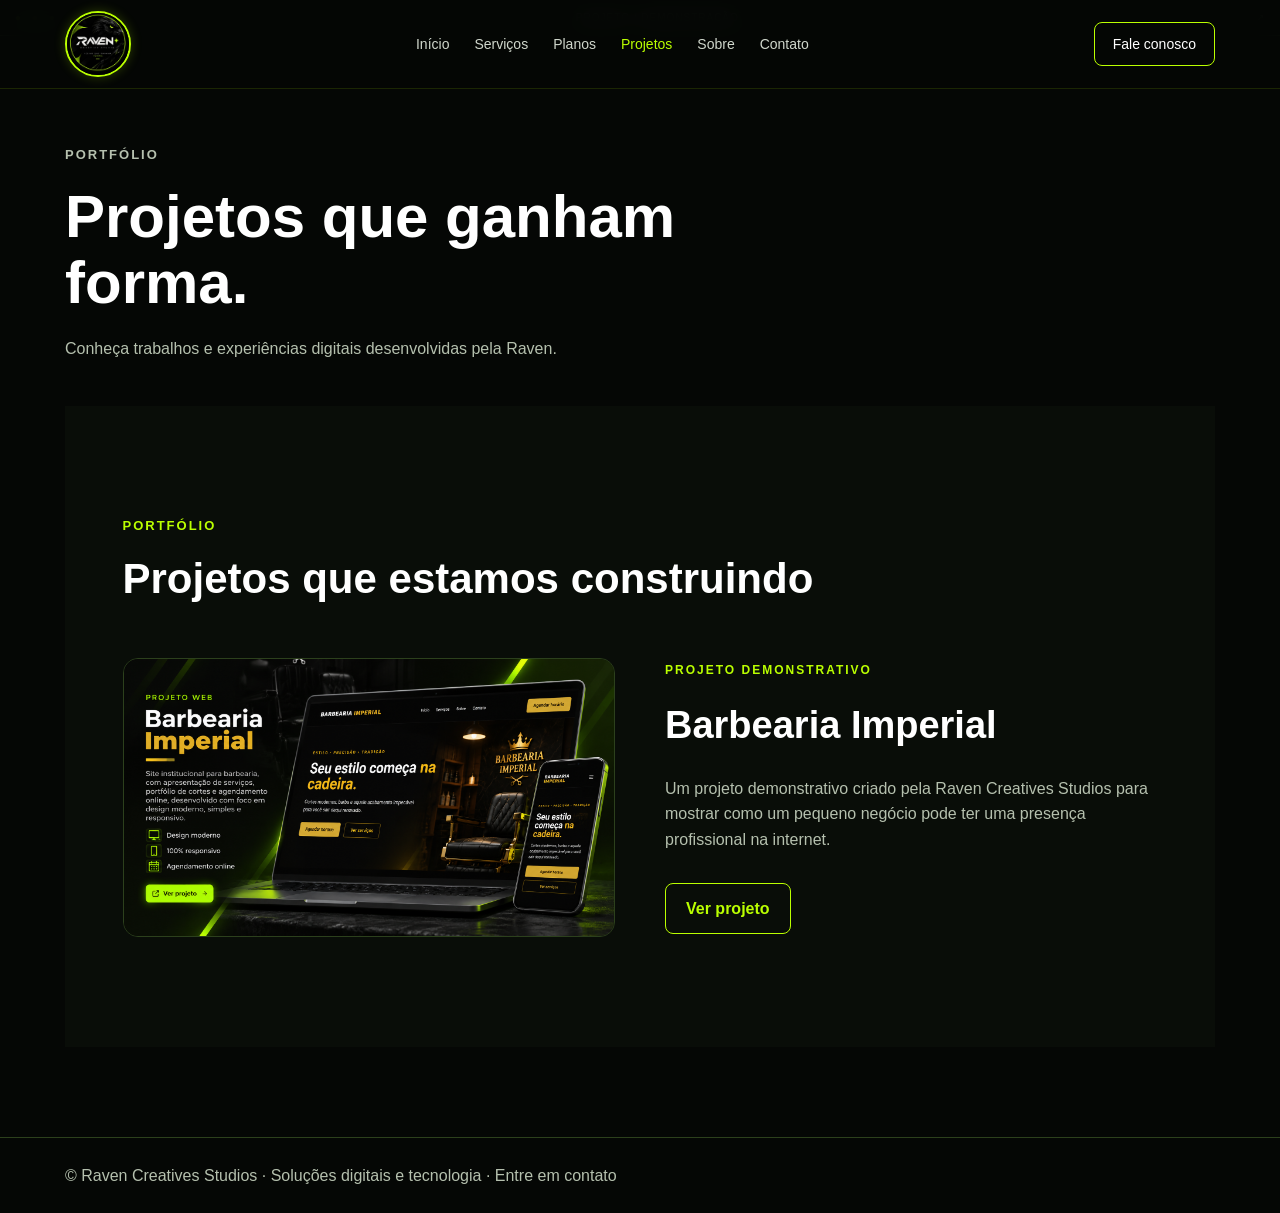
==== projetos.html @ 7d3ec3a8 "Add files via upload" ====
<!doctype html><html lang="pt-BR"><head><meta charset="utf-8"><meta name="viewport" content="width=device-width,initial-scale=1"><meta name="description" content="Portfólio da Raven"><meta name="theme-color" content="#080b08"><title>Projetos | Raven Creatives Studios</title><link rel="stylesheet" href="style.css"></head><body><header class="header"><div class="container nav"><a class="logo" href="index.html"><img class="logo-img" src="ogo-raven.jpeg" alt="Logo Raven Creatives Studios"></a><button id="menuToggle" class="menu-toggle" aria-controls="menuMobile" aria-expanded="false" aria-label="Abrir menu">☰</button><nav id="menuMobile"><a href="index.html">Início</a><a href="servicos.html">Serviços</a><a href="planos.html">Planos</a><a href="projetos.html">Projetos</a><a href="sobre.html">Sobre</a><a href="contato.html">Contato</a></nav><a class="nav-button" href="contato.html">Fale conosco</a></div></header><main class="r3-page"><div class="container"><div class="r3-intro"><p class="tag">PORTFÓLIO</p><h1>Projetos que ganham forma.</h1><p>Conheça trabalhos e experiências digitais desenvolvidas pela Raven.</p></div><section class="section projects-section" id="projetos">
<div class="container">
<div class="section-title">
<p class="tag">
                        PORTFÓLIO
                    </p>
<h2>
                        Projetos que estamos construindo
                    </h2>
</div>
<div class="project">
<div class="project-image"><div class="r41-project-chrome"><span>● ● ●</span><span>PROJETO / DEMONSTRAÇÃO</span><span>↗</span></div>
<img alt="Apresentação do projeto Barbearia Imperial" class="project-preview" loading="lazy" src="barbearia-imperial.png"/>
</div>
<div class="project-info">
<p class="project-category">
                            PROJETO DEMONSTRATIVO
                        </p>
<h3>
                            Barbearia Imperial
                        </h3>
<p>
                            Um projeto demonstrativo criado pela
                            Raven Creatives Studios
                          para mostrar como
                            um pequeno negócio pode ter uma presença
                            profissional na internet.
                        </p>
<a class="btn btn-outline" href="https://ecadu285-afk.github.io/Barbearia-Imperial/" rel="noopener noreferrer" target="_blank">
  Ver projeto
</a>
</div>
</div>
</div>
</section></div></main><footer class="r3-footer"><div class="container">© Raven Creatives Studios · Soluções digitais e tecnologia · <a href="contato.html">Entre em contato</a></div></footer><script src="paginas.js" defer></script></body></html>
---- style.css ----
/* RAVEN CREATIVES STUDIOS — CSS organizado */

:root {

  --green: #baff00;

  --green-soft: #d4ff55;

  --black: #050705;

  --surface: #0d120b;

  --surface-alt: #10190d;

  --border: #2c401c;

  --muted: #b5c0ae;

}

* { margin: 0; padding: 0; box-sizing: border-box; }

html { scroll-behavior: smooth; scroll-padding-top: 90px; }

body { font-family: Arial, Helvetica, sans-serif; background: var(--black); color: #fff; line-height: 1.6; }

a { color: inherit; text-decoration: none; }

.container { width: 90%; max-width: 1150px; margin: 0 auto; }



/* Cabeçalho */

.header { position: fixed; inset: 0 0 auto; width: 100%; z-index: 1000; background: rgba(5,7,5,.92); border-bottom: 1px solid rgba(186,255,0,.13); backdrop-filter: blur(12px); }

.nav { min-height: 88px; display: flex; align-items: center; justify-content: space-between; gap: 20px; }

.logo { display: inline-flex; align-items: center; flex-shrink: 0; }

.logo-img { width: 66px; height: 66px; object-fit: cover; border-radius: 50%; display: block; border: 2px solid var(--green); box-shadow: 0 0 12px rgba(186,255,0,.22); }

nav { display: flex; align-items: center; gap: 25px; }

nav a { color: #d0d7cc; font-size: 14px; transition: color .2s; }

nav a:hover, nav a:focus-visible { color: var(--green); }

.nav-button { padding: 10px 18px; border: 1px solid var(--green); border-radius: 8px; color: #fff; font-size: 14px; transition: background .2s, color .2s; white-space: nowrap; }

.nav-button:hover { background: var(--green); color: #050505; }



/* Abertura e imagem do corvo */

.hero { min-height: 100vh; display: flex; align-items: center; padding: 125px 0 70px; background: linear-gradient(90deg, rgba(0,0,0,.96) 0%, rgba(0,0,0,.82) 42%, rgba(0,0,0,.18) 100%), url('corvo-raven.png') center / cover no-repeat; }

.hero-content { display: grid; grid-template-columns: minmax(0,1.1fr) minmax(0,.9fr); gap: 55px; align-items: center; }

.tag { color: var(--green); font-size: 13px; font-weight: 700; letter-spacing: 2px; margin-bottom: 18px; }

.hero h1 { font-size: clamp(42px,6vw,75px); line-height: 1.08; margin-bottom: 25px; }

.hero h1 span { display: block; color: var(--green); }

.hero-description { max-width: 600px; color: #d1d8cb; font-size: 18px; margin-bottom: 35px; }

.hero-buttons { display: flex; gap: 15px; flex-wrap: wrap; }

.button { display: inline-block; padding: 14px 22px; border-radius: 8px; font-weight: 700; transition: background .2s, border-color .2s, transform .2s; }

.button.primary { background: var(--green); color: #050505; border: 1px solid var(--green); }

.button.primary:hover { background: var(--green-soft); transform: translateY(-2px); }

.button.secondary { border: 1px solid var(--green); color: #fff; }

.button.secondary:hover { background: rgba(186,255,0,.12); }



/* Painel Raven — aceita o nome antigo da classe durante a transição */

.hero-card { overflow: hidden; border-radius: 18px; box-shadow: 0 20px 65px rgba(0,0,0,.55); }

.raven-panel, .nexora-panel { background: linear-gradient(145deg, rgba(8,12,8,.96), rgba(17,27,10,.96)); border: 1px solid var(--green); padding: 22px; width: 100%; max-width: 480px; animation: panelAppear .8s ease-out; }

.panel-header { display: flex; justify-content: space-between; align-items: center; gap: 12px; margin-bottom: 20px; }

.panel-brand { color: var(--green); font-size: 14px; font-weight: 800; letter-spacing: .5px; }

.panel-status { color: #a8e5a0; font-size: 12px; white-space: nowrap; }

.panel-services { display: grid; grid-template-columns: repeat(2,minmax(0,1fr)); gap: 12px; }

.service-tile { min-width: 0; padding: 16px 12px; background: linear-gradient(145deg,#101810,#080c08); border: 1px solid var(--border); border-radius: 12px; transition: transform .25s,border-color .25s,box-shadow .25s; }

.service-tile:hover { transform: translateY(-4px); border-color: var(--green); box-shadow: 0 0 18px rgba(186,255,0,.17); }

.tile-icon { display: block; color: var(--green); font-size: 27px; margin-bottom: 10px; }

.service-tile h3 { color: #fff; font-size: 14px; line-height: 1.4; margin-bottom: 5px; }

.service-tile p { color: var(--muted); font-size: 12px; }

.panel-footer { color: var(--muted); font-size: 12px; margin-top: 20px; text-align: center; }

@keyframes panelAppear { from { opacity: 0; transform: translateY(20px); } to { opacity: 1; transform: translateY(0); } }



/* Seções e serviços */

.section { padding: 110px 0; }

.section-title { max-width: 700px; margin-bottom: 55px; }

.section-title h2 { font-size: clamp(30px,4vw,42px); line-height: 1.15; margin-bottom: 15px; }

.section-title > p:last-child { color: var(--muted); }

.services { display: grid; grid-template-columns: repeat(3,minmax(0,1fr)); gap: 22px; }

.service-card { padding: 35px; background: var(--surface); border: 1px solid var(--border); border-radius: 12px; transition: transform .25s,border-color .25s; }

.service-card:hover { transform: translateY(-7px); border-color: var(--green); }

.icon { width: 45px; height: 45px; display: flex; align-items: center; justify-content: center; margin-bottom: 25px; border-radius: 8px; background: rgba(186,255,0,.12); color: var(--green); font-weight: 700; }

.service-card h3 { font-size: 22px; margin-bottom: 12px; }

.service-card p { color: var(--muted); margin-bottom: 25px; }

.service-card a { color: var(--green); font-weight: 700; }

.service-card a:hover { color: var(--green-soft); }



/* Portfólio */

.projects-section { background: #090d08; }

.project { display: grid; grid-template-columns: repeat(2,minmax(0,1fr)); gap: 50px; align-items: center; }

.project-image { min-height: 330px; display: flex; align-items: center; justify-content: center; background: linear-gradient(145deg,#101a0b,#050805); border: 1px solid var(--border); border-radius: 15px; }

.project-placeholder { text-align: center; padding: 20px; }

.project-placeholder span { display: block; color: var(--green); font-size: 12px; letter-spacing: 2px; margin-bottom: 10px; }

.project-placeholder strong { font-size: 25px; }

.project-category { color: var(--green); font-size: 12px; font-weight: 700; letter-spacing: 2px; margin-bottom: 15px; }

.project-info h3 { font-size: 38px; margin-bottom: 20px; }

.project-info > p:not(.project-category) { color: var(--muted); margin-bottom: 30px; }

.btn { display: inline-block; padding: 12px 20px; border-radius: 8px; font-weight: 700; }

.btn-outline { border: 1px solid var(--green); color: var(--green); transition: background .2s,color .2s; }

.btn-outline:hover { background: var(--green); color: #050505; }



/* Sobre */

.about { display: grid; grid-template-columns: repeat(2,minmax(0,1fr)); gap: 80px; align-items: start; }

.about h2 { font-size: clamp(30px,4vw,42px); line-height: 1.15; }

.about p:not(.tag) { color: var(--muted); margin-bottom: 20px; }



/* Contato */

.contact { padding: 120px 0; text-align: center; background: radial-gradient(circle,rgba(186,255,0,.10),transparent 48%),#090d08; }

.contact-content { max-width: 750px; }

.contact h2 { font-size: clamp(38px,5vw,60px); line-height: 1.1; margin-bottom: 20px; }

.contact h2 span { display: block; color: var(--green); }

.contact p:not(.tag) { color: var(--muted); margin-bottom: 30px; }

/* MENU RESPONSIVO RAVEN */



.menu-toggle {

    display: none;

    background: transparent;

    border: 1px solid #baff00;

    border-radius: 8px;

    color: #baff00;

    font-size: 26px;

    padding: 4px 12px;

    cursor: pointer;

}



@media (max-width: 850px) {

    .nav {

        position: relative;

    }



    .menu-toggle {

        display: block;

        margin-left: auto;

    }



    .nav nav {

        display: none;

        position: absolute;

        top: 100%;

        left: 0;

        width: 100%;

        padding: 20px;

        background: #090d08;

        border: 1px solid #34451b;

        border-radius: 0 0 12px 12px;

        flex-direction: column;

        gap: 20px;

        box-shadow: 0 15px 30px rgba(0,0,0,0.5);

    }



    .nav nav.active {

        display: flex;

    }



    .nav-button {

        display: none;

    }

}

/* CORREÇÃO DO SITE RAVEN PARA CELULARES */



@media (max-width: 850px) {



    .hero-content {

        display: flex !important;

        flex-direction: column !important;

        align-items: stretch !important;

        gap: 35px !important;

    }



    .hero-text {

        width: 100%;

        min-width: 0;

    }



    .hero h1 {

        font-size: clamp(36px, 9vw, 48px);

        overflow-wrap: break-word;

    }



    .hero-card,

    .raven-panel {

        width: 100% !important;

        max-width: 100% !important;

        min-width: 0;

    }



    .panel-services {

        grid-template-columns: repeat(2, minmax(0, 1fr));

    }



    .service-tile {

        min-width: 0;

        overflow-wrap: break-word;

    }



    .panel-header {

        flex-wrap: wrap;

    }



    .hero-buttons .button {

        text-align: center;

    }

}

/* CORREÇÃO DOS CARTÕES DE SERVIÇOS NO CELULAR */



@media (max-width: 850px) {



    .services {

        display: grid !important;

        grid-template-columns: 1fr !important;

        gap: 20px !important;

    }



    .service-card {

        width: 100% !important;

        min-width: 0;

        padding: 25px;

    }



    .service-card h3 {

        overflow-wrap: break-word;

    }



}

/* PROJETOS RESPONSIVOS - RAVEN */



@media (max-width: 850px) {



    .project {

        display: grid !important;

        grid-template-columns: minmax(0, 1fr) !important;

        gap: 30px !important;

    }



    .project-image,

    .project-info {

        width: 100%;

        min-width: 0;

    }



    .project-image {

        min-height: 250px;

    }



    .project-info h3 {

        font-size: 30px;

        overflow-wrap: break-word;

    }



}



/* RAVEN — Transições suaves */



/* Revelação discreta durante a rolagem */

.reveal {

    opacity: 0;

    transform: translateY(16px);

    transition:

        opacity 0.65s ease,

        transform 0.65s cubic-bezier(0.22, 1, 0.36, 1);

}



.reveal.is-visible {

    opacity: 1;

    transform: translateY(0);

}



/* Cards com movimentos naturais */

.service-card,

.service-tile {

    transition:

        transform 0.35s ease,

        border-color 0.35s ease,

        box-shadow 0.35s ease;

}



.service-card:hover,

.service-tile:hover {

    transform: translateY(-3px);

    border-color: rgba(186, 255, 0, 0.55);

    box-shadow: 0 8px 24px rgba(0, 0, 0, 0.2);

}



/* Botões com acabamento discreto */

.button,

.nav-button,

.btn-outline {

    transition:

        background-color 0.3s ease,

        color 0.3s ease,

        border-color 0.3s ease,

        transform 0.3s ease;

}



/* Menu mobile com entrada suave */

@media (max-width: 850px) {

    .nav nav.active {

        animation: ravenMenuIn 0.25s ease-out;

    }



    @keyframes ravenMenuIn {

        from {

            opacity: 0;

            transform: translateY(-8px);

        }

        to {

            opacity: 1;

            transform: translateY(0);

        }

    }

}



/* Acessibilidade: menos movimento */

@media (prefers-reduced-motion: reduce) {

    html {

        scroll-behavior: auto;

    }



    .reveal,

    .reveal.is-visible {

        opacity: 1;

        transform: none;

        transition: none;

    }



    .service-card,

    .service-tile,

    .button,

    .nav-button,

    .btn-outline {

        transition: none;

    }



    .nav nav.active,

    .raven-panel {

        animation: none;

    }

}



/* Raven — imagem do portfólio */



.project-image {

    overflow: hidden;

    min-height: 0;

    background: #080b07;

}



.project-preview {

    display: block;

    width: 100%;

    height: auto;

    transition: transform 0.5s ease;

}



@media (hover: hover) {

    .project-image:hover .project-preview {

        transform: scale(1.025);

    }

}



@media (prefers-reduced-motion: reduce) {

    .project-preview {

        transition: none;

    }

}
/* RAVEN 2.0 — Planos, mensalidades e orçamento */
.raven-offers,.raven-process { background:#090d08; }
.raven-subscriptions,.raven-quote-section { background:#060906; }
.raven-pricing-grid { display:grid;grid-template-columns:repeat(3,minmax(0,1fr));gap:20px; }
.raven-price-card { min-width:0;display:flex;flex-direction:column;gap:15px;padding:28px;background:linear-gradient(150deg,#1b2518,#101610);border:1px solid #354b25;border-radius:16px; }
.raven-price-card.raven-featured { border-color:var(--green);box-shadow:0 0 24px rgba(186,255,0,.08); }
.raven-pill { color:var(--green);font-weight:800;font-size:12px;letter-spacing:.7px; }
.raven-price-card h3 { font-size:clamp(29px,3vw,39px);line-height:1.2; }
.raven-price-card h3 small { font-size:14px;font-weight:400;color:var(--muted); }
.raven-price-card p,.raven-price-card li,.raven-steps p { color:var(--muted); }
.raven-price-card ul { list-style:none;padding:0;margin:0 0 14px;flex:1; }
.raven-price-card li { margin:10px 0;padding-left:19px;position:relative;font-size:14px; }
.raven-price-card li::before { content:'✓';position:absolute;left:0;color:var(--green); }
.raven-price-card .button { display:block;text-align:center; }
.raven-fineprint { color:var(--muted);font-size:13px;margin-top:20px; }
.raven-steps { display:grid;grid-template-columns:repeat(4,minmax(0,1fr));gap:16px; }
.raven-steps>div { padding:22px;background:var(--surface);border:1px solid var(--border);border-radius:12px; }
.raven-steps strong { color:var(--green);font-size:28px; }
.raven-steps h3 { margin:8px 0; }
.raven-quote-form { max-width:850px;padding:30px;background:#111a0e;border:1px solid var(--border);border-radius:18px; }
.raven-form-grid { display:grid;grid-template-columns:repeat(2,minmax(0,1fr));gap:18px; }
.raven-quote-form label { display:block;font-size:14px;font-weight:700;margin-bottom:18px; }
.raven-quote-form input,.raven-quote-form select,.raven-quote-form textarea { display:block;width:100%;margin-top:8px;padding:13px 14px;border:1px solid #425635;border-radius:9px;background:#080d07;color:#fff;font:inherit;min-width:0; }
.raven-quote-form input:focus,.raven-quote-form select:focus,.raven-quote-form textarea:focus { outline:2px solid var(--green);outline-offset:1px; }
.raven-quote-form .raven-submit { cursor:pointer;font:inherit; }
@media(max-width:850px) { .raven-pricing-grid { grid-template-columns:1fr; }.raven-steps { grid-template-columns:repeat(2,minmax(0,1fr)); }.raven-form-grid { grid-template-columns:1fr;gap:0; } }
@media(max-width:480px) { .raven-steps { grid-template-columns:1fr; }.raven-quote-form { padding:18px; }.raven-price-card { padding:22px; } }


/* RAVEN 2.1 — Painel de serviços interativo */
.raven-tile-button { appearance:none; width:100%; font:inherit; color:inherit; text-align:left; cursor:pointer; position:relative; }
.raven-tile-button::after { content:"↗"; position:absolute; right:13px; top:11px; color:var(--green); opacity:0; transform:translate(-4px,4px); transition:opacity .2s,transform .2s; }
.raven-tile-button:hover::after,.raven-tile-button:focus-visible::after { opacity:1; transform:none; }
.raven-tile-button:focus-visible { outline:2px solid var(--green); outline-offset:3px; }
.raven-modal[hidden] { display:none !important; }
.raven-modal { position:fixed; inset:0; z-index:3000; display:grid; place-items:center; padding:22px; }
.raven-modal-backdrop { position:absolute; inset:0; background:rgba(0,0,0,.82); backdrop-filter:blur(7px); }
.raven-modal-dialog { position:relative; width:min(100%,540px); max-height:min(88vh,760px); overflow-y:auto; padding:clamp(24px,5vw,42px); border:1px solid rgba(186,255,0,.65); border-radius:20px; background:linear-gradient(145deg,#131c0f,#070b07); box-shadow:0 30px 100px rgba(0,0,0,.75),0 0 36px rgba(186,255,0,.09); animation:ravenDialogIn .3s cubic-bezier(.2,.8,.2,1); }
.raven-modal-close { position:absolute; top:14px; right:15px; border:1px solid #465e28; background:#17200f; color:white; width:36px; height:36px; border-radius:10px; cursor:pointer; font-size:18px; }
.raven-modal-close:hover,.raven-modal-close:focus-visible { border-color:var(--green); color:var(--green); }
.raven-modal-eyebrow { display:block; color:var(--green); font-size:12px; letter-spacing:1.5px; font-weight:700; margin-bottom:16px; }
.raven-modal-dialog h2 { font-size:clamp(27px,5vw,38px); line-height:1.15; margin:0 36px 14px 0; }
.raven-modal-dialog p { color:var(--muted); margin-bottom:22px; }
.raven-modal-dialog ul { list-style:none; display:grid; gap:12px; margin:0 0 28px; padding:0; }
.raven-modal-dialog li { padding:12px 14px 12px 38px; border:1px solid #283b1b; border-radius:10px; background:#111a0e; position:relative; }
.raven-modal-dialog li::before { content:"✓"; position:absolute; left:14px; color:var(--green); font-weight:800; }
.raven-modal-cta { display:inline-flex; justify-content:center; width:100%; }
body.raven-modal-open { overflow:hidden; }
@keyframes ravenDialogIn { from { opacity:0; transform:translateY(18px) scale(.97); } to { opacity:1; transform:none; } }
@media (prefers-reduced-motion:reduce) { .raven-modal-dialog { animation:none; } .raven-tile-button::after { transition:none; } }

/* RAVEN 3.0 — Experience Lab */
.raven-panel { position:relative; isolation:isolate; }
.raven-live-dot { display:inline-block;width:7px;height:7px;border-radius:50%;background:var(--green);box-shadow:0 0 12px var(--green);margin-right:5px; }
.raven-tile-hint { display:block;color:var(--green);font-size:11px;font-weight:700;letter-spacing:.2px;margin-top:13px;opacity:.8; }
.raven-tile-button { overflow:hidden; transition:transform .32s cubic-bezier(.2,.8,.2,1),border-color .3s,box-shadow .3s,background .3s; }
.raven-tile-button::before { content:"";position:absolute;inset:0;background:radial-gradient(circle at 100% 0%,rgba(186,255,0,.12),transparent 65%);opacity:0;transition:opacity .3s;pointer-events:none; }
.raven-tile-button:hover::before,.raven-tile-button:focus-visible::before { opacity:1; }
.raven-tile-button:hover,.raven-tile-button:focus-visible { background:#172513;box-shadow:0 12px 30px rgba(0,0,0,.4),0 0 22px rgba(186,255,0,.12); }
.raven-modal-dialog { width:min(100%,690px); }
.raven-modal-topline { display:flex;justify-content:space-between;gap:10px;color:#9fba88;font-size:10px;font-weight:700;letter-spacing:1.2px;margin-bottom:18px; }
.raven-status-live { float:right;color:#a9d477;letter-spacing:0;font-size:10px; }
.raven-modal-tabs { display:flex;gap:7px;flex-wrap:wrap;border-bottom:1px solid #344827;padding-bottom:11px;margin-bottom:20px; }
.raven-tab { border:1px solid #344827;background:#0c130a;color:#bdcbb5;border-radius:9px;padding:10px 14px;font:inherit;font-size:13px;cursor:pointer;transition:background .2s,color .2s,border-color .2s; }
.raven-tab:hover,.raven-tab:focus-visible { border-color:var(--green); }
.raven-tab.is-active { background:var(--green);color:#071006;border-color:var(--green);font-weight:800; }
.raven-tab-panel[hidden] { display:none!important; }
.raven-tab-panel { animation:ravenTabIn .3s ease-out;min-height:160px; }
@keyframes ravenTabIn { from { opacity:0;transform:translateY(7px); } to { opacity:1;transform:none; } }
.raven-modal-dialog ul { margin-bottom:18px; }
.raven-modal-actions { display:grid;grid-template-columns:minmax(0,1fr) auto;gap:12px;margin-top:20px; }
.raven-modal-next { padding:13px 15px;border-radius:9px;border:1px solid #527235;background:#14210e;color:#d8f5bd;font:inherit;font-size:13px;font-weight:700;cursor:pointer; }
.raven-modal-next:hover { border-color:var(--green); }
.raven-demo-frame { padding:15px;border:1px solid #344827;border-radius:13px;background:#0a1009; }
.raven-demo-header { font-size:11px;font-weight:800;letter-spacing:1.3px;color:var(--green);margin-bottom:15px; }
.raven-browser { overflow:hidden;border:1px solid #344827;border-radius:11px;background:#090d08; }
.raven-browser-bar { background:#1a2616;color:#a4bd95;padding:10px 15px;font-size:11px;letter-spacing:1px; }
.raven-browser-body { background:radial-gradient(circle at 90% 10%,#304a18,transparent 60%),linear-gradient(130deg,#0c150b,#070b06);padding:clamp(18px,5vw,34px); }
.raven-browser-tag { font-size:10px;letter-spacing:1.5px;color:var(--green);font-weight:800; }
.raven-browser-body h3 { font-size:clamp(20px,4vw,30px);line-height:1.2;margin:12px 0; }
.raven-browser-body p { margin:0 0 20px;font-size:13px; }
.raven-browser-link { display:inline-block;border:1px solid var(--green);border-radius:8px;padding:10px 13px;color:var(--green);font-size:12px;font-weight:700; }
.raven-browser-link:hover { background:var(--green);color:#050705; }
.raven-demo-lead { font-size:14px; }
.raven-demo-steps { display:grid;grid-template-columns:repeat(3,minmax(0,1fr));gap:8px; }
.raven-demo-step { border:1px solid #344827;border-radius:9px;padding:13px 10px;min-width:0; }
.raven-demo-step span { display:block;color:var(--green);font-size:22px;font-weight:800;margin-bottom:6px; }
.raven-demo-step strong { font-size:12px;line-height:1.4;display:block; }
.raven-demo-note { font-size:12px;margin:14px 0 0!important; }
.raven-faq-item { border:1px solid #344827;border-radius:10px;margin-bottom:9px;background:#10180d; }
.raven-faq-item summary { padding:13px 15px;cursor:pointer;font-weight:700;font-size:13px; }
.raven-faq-item summary::marker { color:var(--green); }
.raven-faq-item p { padding:0 15px 15px;margin:0!important;font-size:13px; }
@media(max-width:550px) { .raven-modal { padding:10px; }.raven-modal-dialog { max-height:94dvh;padding:25px 17px; }.raven-modal-actions { grid-template-columns:1fr; }.raven-demo-steps { grid-template-columns:1fr; }.raven-modal-topline span:last-child { display:none; }.raven-tab { padding:9px 10px;font-size:12px; } }
@media(prefers-reduced-motion:reduce) { .raven-tab-panel { animation:none; }.raven-tile-button,.raven-tile-button::before { transition:none; } }

/* RAVEN 3.1 — Orçamento organizado em cartões */
.raven-quote-form { max-width:1100px; margin-inline:auto; }
.raven-choice-fieldset { border:0; min-width:0; margin:12px 0 24px; padding:0; }
.raven-choice-fieldset legend { font-size:20px; font-weight:800; color:#fff; padding-bottom:7px; }
.raven-choice-intro { color:var(--muted); font-size:14px; margin:0 0 23px; }
.raven-choice-category { margin-bottom:26px; }
.raven-choice-category h3 { font-size:17px; color:var(--green); margin-bottom:13px; }
.raven-choice-grid { display:grid; grid-template-columns:repeat(3,minmax(0,1fr)); gap:13px; }
.raven-quote-form label.raven-choice-card { position:relative; display:block; margin:0; cursor:pointer; min-width:0; }
.raven-choice-card input { position:absolute; opacity:0; width:1px; height:1px; pointer-events:none; }
.raven-choice-content { position:relative; display:flex; flex-direction:column; align-items:flex-start; gap:8px; min-height:166px; padding:19px; border:1px solid #34462b; border-radius:13px; background:linear-gradient(145deg,#121d10,#090e09); transition:transform .25s ease,border-color .25s ease,box-shadow .25s ease,background .25s ease; }
.raven-choice-content strong { font-size:17px; line-height:1.3; padding-right:24px; }
.raven-choice-content b { color:var(--green); font-size:19px; }
.raven-choice-content small { color:var(--muted); font-size:12px; font-weight:400; line-height:1.5; }
.raven-choice-check { position:absolute; top:14px; right:14px; width:23px; height:23px; display:grid; place-items:center; border:1px solid #4b653b; border-radius:50%; color:transparent; transition:all .2s; }
.raven-choice-card:hover .raven-choice-content { transform:translateY(-3px); border-color:var(--green); box-shadow:0 10px 24px rgba(0,0,0,.25); }
.raven-choice-card input:checked + .raven-choice-content { border-color:var(--green); background:linear-gradient(145deg,#1c3210,#10190c); box-shadow:0 0 0 1px rgba(186,255,0,.25),0 12px 30px rgba(0,0,0,.25); }
.raven-choice-card input:checked + .raven-choice-content .raven-choice-check { color:#050705; background:var(--green); border-color:var(--green); }
.raven-choice-card input:focus-visible + .raven-choice-content { outline:3px solid var(--green); outline-offset:3px; }
.raven-selected-summary { padding:14px 17px; margin:0 0 23px; border-radius:10px; background:#182611; color:#d7ffc0; border:1px solid #405a2b; font-weight:700; }
@media(max-width:800px){.raven-choice-grid{grid-template-columns:repeat(2,minmax(0,1fr));}}
@media(max-width:520px){.raven-choice-grid{grid-template-columns:1fr;}.raven-choice-content{min-height:unset;padding:16px;}}
@media(prefers-reduced-motion:reduce){.raven-choice-content,.raven-choice-check{transition:none!important;}.raven-choice-card:hover .raven-choice-content{transform:none;}}


/* RAVEN 3.2 — catálogo explorável */
.raven-catalog-section{background:linear-gradient(150deg,#080d08,#111a0b 55%,#080b07)}
.raven-catalog-toolbar{display:grid;gap:22px;margin-bottom:20px}
.raven-search-label{display:grid;gap:8px;font-weight:700;max-width:560px}
.raven-search-label input{width:100%;padding:15px 17px;background:#080c08;color:#fff;border:1px solid #405a29;border-radius:10px;font:inherit;outline-offset:3px}
.raven-search-label input:focus{border-color:var(--green)}
.raven-catalog-filters{display:flex;flex-wrap:wrap;gap:9px}
.raven-filter{border:1px solid #354a27;background:#101910;color:#d9e4d3;border-radius:999px;padding:10px 15px;font:inherit;cursor:pointer;transition:background .25s,border-color .25s,transform .25s}
.raven-filter:hover,.raven-filter:focus-visible{border-color:var(--green);transform:translateY(-2px)}
.raven-filter[aria-pressed="true"]{background:var(--green);color:#061000;border-color:var(--green);font-weight:700}
.raven-catalog-count{color:var(--muted);font-size:14px;margin:12px 0 18px}
.raven-catalog-grid{display:grid;grid-template-columns:repeat(3,minmax(0,1fr));gap:18px}
.raven-catalog-card{background:linear-gradient(150deg,#151e12,#0a1009);border:1px solid #314628;border-radius:16px;padding:24px;display:flex;flex-direction:column;gap:11px;min-width:0;transition:transform .3s,border-color .3s,box-shadow .3s}
.raven-catalog-card:hover{transform:translateY(-5px);border-color:var(--green);box-shadow:0 14px 40px #0008,0 0 24px #baff0014}
.raven-catalog-card h3{font-size:21px;line-height:1.25}
.raven-catalog-card p{color:var(--muted);font-size:14px;flex:1}
.raven-catalog-card .raven-catalog-category{color:var(--green);font-size:11px;letter-spacing:1px;text-transform:uppercase;font-weight:700}
.raven-catalog-card strong{color:#e9ffbf;font-size:15px}
.raven-catalog-card button{border:1px solid var(--green);background:transparent;color:var(--green);padding:11px;border-radius:9px;font:inherit;font-weight:700;cursor:pointer;transition:background .25s,color .25s}
.raven-catalog-card button:hover{background:var(--green);color:#071000}
.raven-catalog-status{font-size:11px;border:1px solid #536443;border-radius:99px;padding:3px 8px;width:max-content;color:#c3d4b7}
.raven-catalog-status.future{border-color:#7c6740;color:#e2c88d}
.raven-catalog-note{margin-top:22px;color:var(--muted);font-size:13px}
.raven-catalog-modal[hidden]{display:none}
.raven-catalog-modal{position:fixed;inset:0;z-index:4000;display:grid;place-items:center;padding:20px}
.raven-catalog-shade{position:absolute;inset:0;background:#000c;backdrop-filter:blur(8px)}
.raven-catalog-dialog{position:relative;width:min(650px,100%);max-height:min(88vh,850px);overflow-y:auto;background:linear-gradient(145deg,#172415,#090e08);border:1px solid var(--green);box-shadow:0 20px 70px #000c;border-radius:19px;padding:clamp(22px,4vw,40px);animation:ravenCatalogEnter .3s ease-out}
.raven-catalog-dialog h2{font-size:clamp(26px,4vw,38px);margin-bottom:14px}
.raven-catalog-dialog h3{font-size:17px;margin:23px 0 12px}
.raven-catalog-dialog p{color:#c6d2bf}
.raven-catalog-dialog ul{padding-left:22px;color:#e0eadb;display:grid;gap:9px;margin-bottom:22px}
.raven-catalog-dialog li::marker{color:var(--green)}
.raven-catalog-dialog .raven-catalog-price{font-size:19px;font-weight:800;color:var(--green);margin-bottom:10px}
.raven-catalog-dialog .raven-catalog-caution{font-size:13px;margin-bottom:23px}
.raven-catalog-close{position:absolute;right:16px;top:12px;background:transparent;border:1px solid #536a42;color:#fff;border-radius:8px;padding:6px 11px;cursor:pointer;font-size:20px}
.raven-catalog-modal-open{overflow:hidden}
@keyframes ravenCatalogEnter{from{opacity:0;transform:translateY(18px) scale(.97)}to{opacity:1;transform:translateY(0) scale(1)}}
@media(max-width:850px){.raven-catalog-grid{grid-template-columns:repeat(2,minmax(0,1fr))}}
@media(max-width:600px){.raven-catalog-grid{grid-template-columns:1fr}.raven-catalog-card{padding:20px}.raven-filter{font-size:13px;padding:9px 12px}}
@media(prefers-reduced-motion:reduce){.raven-catalog-dialog{animation:none}.raven-catalog-card,.raven-filter{transition:none}}

/* RAVEN 3.3 — vitrines horizontais responsivas */
.raven-catalog-grid{display:flex;flex-direction:column;gap:38px;min-width:0}
.raven-shelf{min-width:0}
.raven-shelf-heading{display:flex;justify-content:space-between;align-items:end;gap:16px;margin-bottom:16px}
.raven-shelf-name h3{color:#fff;font-size:clamp(19px,2.5vw,27px);margin:0 0 5px}
.raven-shelf-name p{font-size:13px;color:var(--muted);margin:0}
.raven-shelf-controls{display:flex;gap:9px;flex-shrink:0}
.raven-shelf-arrow{width:40px;height:40px;border-radius:10px;background:#182313;border:1px solid #536c3b;color:var(--green);font-size:21px;cursor:pointer}
.raven-shelf-arrow:hover:not(:disabled){background:var(--green);color:#081006}
.raven-shelf-arrow:disabled{opacity:.28;cursor:default}
.raven-shelf-track{display:grid;grid-auto-flow:column;grid-auto-columns:clamp(240px,28vw,310px);gap:16px;overflow-x:auto;scroll-snap-type:x mandatory;overscroll-behavior-inline:contain;padding:3px 2px 16px;scrollbar-width:thin;scrollbar-color:#5c7a36 #101910}
.raven-shelf-track .raven-catalog-card{scroll-snap-align:start;min-height:280px;padding:20px}
.raven-shelf-track .raven-catalog-card h3{font-size:19px}
.raven-quote-more{border:1px solid #34462b;border-radius:12px;background:#101910;margin:20px 0;padding:0 16px}
.raven-quote-more summary{padding:17px 0;cursor:pointer;font-weight:700;color:var(--green)}
.raven-quote-more summary span{float:right}
.raven-quote-more .raven-choice-grid{padding:5px 0 20px}
@media(max-width:650px){.raven-shelf-track{grid-auto-columns:minmax(225px,78%);gap:12px}.raven-shelf-heading{align-items:center}.raven-shelf-arrow{width:35px;height:35px}.raven-shelf-track .raven-catalog-card{padding:17px;min-height:265px}}
@media(prefers-reduced-motion:reduce){.raven-shelf-track{scroll-behavior:auto}}


/* RAVEN 4.0 FINAL — efeitos discretos e acessíveis */
:root{scroll-behavior:smooth}
.raven-final-hero{position:relative;isolation:isolate;overflow:hidden}
.raven-final-hero::before{content:"";position:absolute;z-index:-1;pointer-events:none;width:min(70vw,760px);aspect-ratio:1;right:-24%;top:-32%;border-radius:50%;background:radial-gradient(circle,rgba(186,255,0,.10),rgba(186,255,0,.025) 38%,transparent 68%);animation:ravenAmbient 12s ease-in-out infinite alternate}
.raven-final-hero .hero-text h1{animation:ravenRise .7s both}
.raven-final-hero .hero-description{animation:ravenRise .75s .12s both}
.raven-final-hero .hero-buttons{animation:ravenRise .75s .2s both}
.raven-depth{--raven-x:0deg;--raven-y:0deg;transform:perspective(1100px) rotateX(var(--raven-x)) rotateY(var(--raven-y));transition:transform .32s ease,box-shadow .32s ease;will-change:auto}
.raven-catalog-card,.raven-price-card,.service-card,.project{transition:transform .26s ease,box-shadow .26s ease,border-color .26s ease}
@media(hover:hover) and (pointer:fine){.raven-catalog-card:hover,.raven-price-card:hover,.service-card:hover,.project:hover{transform:translateY(-4px);box-shadow:0 14px 34px rgba(0,0,0,.22)}.raven-depth:hover{box-shadow:0 22px 55px rgba(0,0,0,.32)}}
.raven-shelf-track{scroll-padding-inline:4px}
.raven-shelf-track:focus-visible{outline:2px solid #baff00;outline-offset:4px}
:where(a,button,input,textarea,select,summary):focus-visible{outline:2px solid #baff00;outline-offset:3px}
@keyframes ravenAmbient{from{transform:translate3d(0,0,0) scale(1)}to{transform:translate3d(-4%,5%,0) scale(1.09)}}
@keyframes ravenRise{from{opacity:0;transform:translateY(13px)}to{opacity:1;transform:translateY(0)}}
@media(max-width:850px){.raven-depth{transform:none!important}.raven-final-hero::before{right:-45%;top:-8%}}
@media(prefers-reduced-motion:reduce){:root{scroll-behavior:auto}.raven-final-hero::before,.raven-final-hero .hero-text h1,.raven-final-hero .hero-description,.raven-final-hero .hero-buttons{animation:none!important}.raven-depth,.raven-catalog-card,.raven-price-card,.service-card,.project{transition:none!important;transform:none!important}}

/* ===== RAVEN 4.1 — REDESIGN VISUAL ===== */
@import url('https://fonts.googleapis.com/css2?family=DM+Sans:wght@400;500;600;700&family=Space+Grotesk:wght@400;500;600;700&display=swap');
.r41-body{font-family:'DM Sans',Arial,sans-serif;background:#080b08}
.r41-body h1,.r41-body h2,.r41-body h3,.r41-body .panel-brand{font-family:'Space Grotesk',Arial,sans-serif;letter-spacing:-.035em}
.r41-body .container{max-width:1250px}
.r41-body .header{background:rgba(8,11,8,.72);border-bottom:1px solid rgba(186,255,0,.09);transition:background .3s,box-shadow .3s}
.r41-body .header.r41-scrolled{background:rgba(7,10,7,.96);box-shadow:0 8px 28px #0007}
.r41-body .nav{min-height:78px}.r41-body .logo-img{width:54px;height:54px}
.r41-body .nav nav{gap:21px}.r41-body .nav nav a{font-size:13px}
.r41-hero{min-height:92vh!important;background:radial-gradient(ellipse 55% 65% at 74% 44%,rgba(112,177,32,.13),transparent 75%),radial-gradient(ellipse 55% 60% at 12% 90%,rgba(54,97,24,.10),transparent 72%),#080b08!important;padding:135px 0 90px!important}
.r41-hero::after{content:'';position:absolute;inset:0;pointer-events:none;z-index:-1;opacity:.28;background-image:linear-gradient(rgba(186,255,0,.07) 1px,transparent 1px),linear-gradient(90deg,rgba(186,255,0,.07) 1px,transparent 1px);background-size:74px 74px;mask-image:linear-gradient(90deg,transparent,#000 75%)}
.r41-hero .hero-content{grid-template-columns:minmax(0,1.07fr) minmax(0,.93fr);gap:60px}
.r41-hero .hero-text .tag{display:inline-block;font-size:11px;letter-spacing:2.4px;border:1px solid #40582e;border-radius:30px;padding:9px 15px;background:#172012;margin-bottom:28px}
.r41-hero h1{font-size:clamp(50px,6.4vw,91px);letter-spacing:-.075em;line-height:1.04;margin-bottom:30px}
.r41-hero h1 span{color:#baff00}
.r41-hero .hero-description{max-width:520px;color:#b8c5b4;font-size:clamp(16px,1.6vw,19px);line-height:1.8;margin-bottom:35px}
.r41-hero .button{border-radius:100px;padding:16px 23px}
.r41-showcase{position:relative;min-height:490px;display:grid;place-items:center;perspective:1100px}
.r41-orbit{position:absolute;border-radius:50%;pointer-events:none;border:1px solid rgba(186,255,0,.17)}
.r41-orbit-one{width:440px;height:440px;box-shadow:0 0 110px #baff0010 inset;transform:rotateX(66deg) rotate(-25deg)}
.r41-orbit-two{width:340px;height:340px;border-style:dashed;opacity:.6;transform:rotateY(65deg) rotate(30deg)}
.r41-visual-card{position:relative;width:min(100%,460px);min-height:390px;overflow:hidden;border:1px solid #547c30;border-radius:22px;background:linear-gradient(150deg,#1a2916,#0b120a 58%,#14220f);box-shadow:0 35px 85px #000a,0 0 65px #baff000d;transform:rotateY(-8deg) rotateX(4deg);animation:r41float 8s ease-in-out infinite}
.r41-browser-top{height:48px;border-bottom:1px solid #ffffff19;display:flex;align-items:center;justify-content:space-between;padding:0 19px;font-size:10px;letter-spacing:1.3px;color:#b4c2ab}
.r41-dots{color:#baff00;letter-spacing:4px}.r41-visual-main{padding:40px 35px 35px;text-align:center;display:flex;align-items:center;flex-direction:column;gap:10px}
.r41-visual-kicker{font-size:10px;letter-spacing:3px;color:#baff00}
.r41-mark{font-family:'Space Grotesk',Arial,sans-serif;font-size:clamp(110px,13vw,170px);line-height:1.1;font-weight:700;letter-spacing:-.16em;text-shadow:0 0 55px #baff003b;color:#f3ffe8}.r41-mark span{color:#baff00}
.r41-visual-main strong{font-family:'Space Grotesk',Arial,sans-serif;font-size:23px;letter-spacing:-.04em}.r41-visual-main p{font-size:13px;color:#afc2a6}
.r41-visual-bottom{border-top:1px solid #ffffff19;padding:15px 20px;display:flex;justify-content:space-between;gap:12px;font-size:10px;color:#a9bda0;letter-spacing:1px}
.r41-visual-bottom i{display:inline-block;width:7px;height:7px;border-radius:50%;background:#baff00;box-shadow:0 0 12px #baff00;margin-right:5px}
.r41-float-label{position:absolute;z-index:2;padding:12px 16px;border-radius:10px;background:#1d2d17;border:1px solid #64863f;box-shadow:0 15px 35px #0008;color:#e9fbd8;font-size:10px;font-weight:700;letter-spacing:1px;animation:r41float 7s ease-in-out infinite}
.r41-float-a{top:11%;right:-3%}.r41-float-b{bottom:14%;left:-4%;animation-delay:-3s}
.r41-body .section{padding:100px 0}.r41-body .section-title h2,.r41-section-intro h2{font-size:clamp(33px,4.3vw,55px);line-height:1.12;letter-spacing:-.055em}
.r41-section-intro{max-width:770px;margin-bottom:38px}.r41-section-intro h2 span{color:#baff00}.r41-section-intro>p:last-child{color:#aebea9;margin-top:18px}
.r41-departments{display:grid;grid-template-columns:repeat(4,minmax(0,1fr));gap:14px}
.r41-dept{position:relative;min-width:0;min-height:290px;padding:26px 22px;background:linear-gradient(150deg,#172014,#0d140c);border:1px solid #2d4226;border-radius:18px;display:flex;flex-direction:column;transition:transform .35s,border-color .35s,background .35s,box-shadow .35s}
.r41-dept:hover{transform:translateY(-8px);border-color:#baff00;background:linear-gradient(150deg,#263a1d,#10190d);box-shadow:0 25px 45px #0007}
.r41-dept-no{font-size:10px;letter-spacing:1.5px;color:#a2b99a}.r41-dept-icon{font-size:45px;line-height:1.1;color:#baff00;margin:25px 0 22px}.r41-dept h3{font-size:22px;line-height:1.15;margin-bottom:11px}.r41-dept p{color:#aebda8;font-size:13px;line-height:1.65}.r41-dept-link{margin-top:auto;padding-top:24px;color:#baff00;font-size:12px;font-weight:700}
.r41-quick-help{margin-top:22px;border:1px solid #2c4023;border-radius:16px;padding:22px 26px;display:flex;justify-content:space-between;align-items:center;gap:22px;background:#0f170d}.r41-quick-help strong{font-size:18px}.r41-quick-help p{color:#aebda8;font-size:13px;margin-top:4px}
.r41-body .raven-offers,.r41-body .raven-process{background:#0d120c}.r41-body .raven-subscriptions,.r41-body .raven-quote-section{background:#080c08}
.r41-body .raven-price-card{border-radius:20px;padding:32px;background:linear-gradient(160deg,#1c2a18,#0e150d)}
.r41-body .raven-featured{background:linear-gradient(160deg,#25391b,#111c0e)}
.r41-body .raven-catalog-section{background:linear-gradient(180deg,#0b100a,#11190f)}
.r41-body .raven-shelf{border-top:1px solid #31402b;padding-top:25px}.r41-body .raven-shelf-track{grid-auto-columns:clamp(245px,27vw,320px);gap:17px}
.r41-body .raven-catalog-card{background:linear-gradient(155deg,#1a2816,#0d140b);border-radius:18px;border-color:#33492b}
.r41-body .raven-catalog-card:hover{border-color:#baff00;box-shadow:0 15px 35px #0007}
.r41-body .raven-catalog-card button{border-radius:30px}
.r41-body .project{gap:55px}.r41-body .project-image{position:relative;display:block;border:1px solid #4d6c35;border-radius:18px;background:#111b0f;padding:40px 16px 16px;box-shadow:0 22px 55px #0007;overflow:hidden;transform:perspective(1200px) rotateY(-4deg)}
.r41-project-chrome{position:absolute;inset:0 0 auto;height:36px;border-bottom:1px solid #34482a;display:flex;align-items:center;justify-content:space-between;padding:0 15px;color:#a2b69c;font-size:10px;letter-spacing:1px}.r41-project-chrome span:first-child{color:#baff00;letter-spacing:4px}
.r41-body .project-preview{border-radius:7px;min-height:240px;object-fit:cover}.r41-body .project-info h3{font-size:clamp(35px,4vw,52px);letter-spacing:-.06em}
.r41-text-link{display:inline-block;color:#baff00;margin-top:15px;font-size:14px;font-weight:700}
@keyframes r41float{0%,100%{translate:0 0}50%{translate:0 -10px}}
@media(max-width:1100px){.r41-departments{grid-template-columns:repeat(2,minmax(0,1fr))}.r41-dept{min-height:240px}.r41-hero .hero-content{gap:24px}.r41-float-label{display:none}}
@media(max-width:850px){.r41-hero{min-height:auto!important;padding:130px 0 65px!important}.r41-hero .hero-content{display:flex!important;flex-direction:column!important}.r41-hero .hero-text{width:100%}.r41-hero h1{font-size:clamp(45px,10vw,68px)}.r41-showcase{min-height:400px;width:100%}.r41-visual-card{max-width:430px;transform:none;animation:none}.r41-orbit{display:none}.r41-body .project-image{transform:none}}
@media(max-width:600px){.r41-hero h1{font-size:clamp(41px,11vw,56px)}.r41-hero .hero-text .tag{font-size:9px;letter-spacing:1px}.r41-hero .hero-buttons{display:grid;grid-template-columns:1fr}.r41-hero .hero-buttons .button{text-align:center}.r41-showcase{min-height:335px}.r41-visual-card{min-height:310px}.r41-visual-main{padding:20px 18px}.r41-mark{font-size:105px}.r41-visual-main strong{font-size:19px}.r41-departments{grid-template-columns:1fr}.r41-dept{min-height:215px;padding:23px}.r41-dept-icon{margin:15px 0}.r41-quick-help{flex-direction:column;align-items:stretch}.r41-quick-help .button{text-align:center}.r41-body .section{padding:75px 0}.r41-body .raven-shelf-track{grid-auto-columns:minmax(230px,82%)}}
@media(prefers-reduced-motion:reduce){.r41-visual-card,.r41-float-label{animation:none!important}.r41-dept,.r41-body .project-image{transition:none!important;transform:none!important}}

/* RAVEN 2.0 — painel de abertura interativo (sem bibliotecas) */
.r41-visual-card{min-height:410px;display:flex;flex-direction:column}
.r41-visual-main{flex:1;justify-content:center}
.r20-open{border:0;background:none;cursor:pointer;padding:0 22px;color:inherit;transition:transform .25s ease,filter .25s ease}
.r20-open:hover,.r20-open:focus-visible{transform:scale(1.065);filter:drop-shadow(0 0 20px #baff0060)}
.r20-invite{margin-top:3px;border:1px solid #638a3e;background:#1c2e13;color:#d7f9bb;border-radius:99px;padding:9px 13px;font:600 11px 'DM Sans',Arial,sans-serif;cursor:pointer;transition:background .2s}
.r20-invite:hover{background:#2d461c}
.r20-experience[hidden],.r20-choice[hidden],.r20-detail[hidden],.r41-visual-main[hidden]{display:none!important}
.r20-experience{flex:1;display:flex;flex-direction:column;padding:18px 23px 24px;animation:r20Enter .32s ease both}
.r20-experience-head{display:flex;align-items:center;justify-content:space-between;color:#baff00;font-size:10px;letter-spacing:2px;font-weight:800}
.r20-experience-head button{background:#1e2e18;border:1px solid #4e6a35;color:#fff;border-radius:8px;padding:7px 11px;cursor:pointer}
.r20-choice{margin:auto 0}.r20-choice>p{font-size:13px;color:#c1d0b7;text-align:center;margin:10px 0 20px}
.r20-tiles{display:grid;grid-template-columns:repeat(2,minmax(0,1fr));gap:11px}
.r20-tiles button{min-width:0;text-align:left;display:flex;flex-direction:column;gap:5px;background:linear-gradient(150deg,#1c2d17,#101b0e);border:1px solid #405a2f;border-radius:13px;padding:17px 15px;color:#fff;cursor:pointer;transition:transform .2s,border-color .2s,background .2s}
.r20-tiles button:hover,.r20-tiles button:focus-visible{border-color:#baff00;background:#263e1b;transform:translateY(-3px)}
.r20-tiles button>span{color:#baff00;font-size:25px;line-height:1.2}.r20-tiles strong{font-size:13px;line-height:1.3}.r20-tiles small{font-size:11px;color:#a8bc9e}
.r20-detail{padding:15px 0 0;animation:r20Enter .25s ease both}
.r20-back{border:0;background:none;color:#baff00;cursor:pointer;padding:5px 0;font:600 12px 'DM Sans',Arial,sans-serif}
.r20-detail-label{display:block;color:#a4be93;letter-spacing:2px;font-size:10px;margin:15px 0 6px}
.r20-detail h3{font-size:clamp(22px,2.3vw,28px);line-height:1.2;margin-bottom:9px}
.r20-detail p{color:#c2d0bb;font-size:12px;line-height:1.5}.r20-detail ul{margin:13px 0 15px;padding-left:20px;color:#d6e6cb;font-size:12px;line-height:1.7}
.r20-detail li::marker{color:#baff00}.r20-detail-actions{display:flex;align-items:center;gap:14px;flex-wrap:wrap}
.r20-detail-actions .button{font-size:12px;padding:10px 13px!important}.r20-catalog-link{font-size:12px;color:#baff00;font-weight:700}
@keyframes r20Enter{from{opacity:0;transform:translateY(9px)}to{opacity:1;transform:translateY(0)}}
@media(max-width:600px){.r41-visual-card{min-height:390px}.r20-experience{padding:14px 15px 19px}.r20-tiles button{padding:13px 12px}.r20-tiles strong{font-size:12px}.r20-choice>p{margin:8px 0 12px}.r20-detail h3{font-size:23px}}
@media(prefers-reduced-motion:reduce){.r20-experience,.r20-detail{animation:none}.r20-open,.r20-tiles button{transition:none!important}}

/* RAVEN 3.0 MULTIPAGINAS */
.r3-page{padding:145px 0 90px;min-height:85vh}.r3-intro{max-width:800px;margin-bottom:45px}.r3-intro h1{font-size:clamp(36px,5vw,60px);line-height:1.1;margin:10px 0 20px}.r3-intro p{color:var(--muted)}.r3-grid{display:grid;grid-template-columns:repeat(3,minmax(0,1fr));gap:20px}.r3-card{padding:26px;background:var(--surface);border:1px solid var(--border);border-radius:14px;display:flex;flex-direction:column;gap:12px}.r3-card h2{font-size:22px}.r3-card p{color:var(--muted);flex:1}.r3-price{color:var(--green);font-weight:700}.r3-filters{display:flex;flex-wrap:wrap;gap:9px;margin:24px 0}.r3-filters button{padding:9px 15px;border:1px solid var(--border);background:#111a0e;color:#fff;border-radius:8px;cursor:pointer}.r3-filters button[aria-pressed="true"]{border-color:var(--green);color:var(--green)}.r3-search{width:100%;max-width:500px;background:#111a0e;color:white;border:1px solid var(--border);padding:14px;border-radius:8px}.r3-detail-list{padding-left:24px;color:var(--muted);margin:20px 0 30px}.r3-detail-list li{margin:9px 0}.r3-back{color:var(--green);display:inline-block;margin-bottom:24px}.r3-footer{border-top:1px solid var(--border);padding:25px 0;color:var(--muted)}.r3-active{color:var(--green)!important}.r3-actions{display:flex;gap:12px;flex-wrap:wrap;margin-top:25px}.r3-form{max-width:760px}.r3-form label{display:block;margin:16px 0}.r3-form input,.r3-form textarea,.r3-form select{width:100%;padding:12px;margin-top:6px;background:#111a0e;border:1px solid var(--border);color:white;border-radius:8px;font:inherit}.r3-form button{cursor:pointer}.r3-muted{color:var(--muted)}@media(max-width:850px){.r3-grid{grid-template-columns:1fr}.r3-page{padding-top:120px}}

/* Raven 3.1 — navegação multipáginas em destaque */
.r3-launch{padding:55px 0;background:#0b1109;border-top:1px solid #34451b;border-bottom:1px solid #34451b}.r3-launch h2{font-size:clamp(28px,4vw,42px);margin:5px 0}.r3-launch p:not(.tag){color:#b5c0ae}.r3-launch-links{display:flex;flex-wrap:wrap;gap:12px;margin-top:24px}.r3-launch-links a{border:1px solid #baff00;border-radius:9px;padding:12px 17px;color:#baff00;font-weight:700}.r3-launch-links a:hover,.r3-launch-links a:focus-visible{background:#baff00;color:#050705}.r3-active{color:#baff00!important}
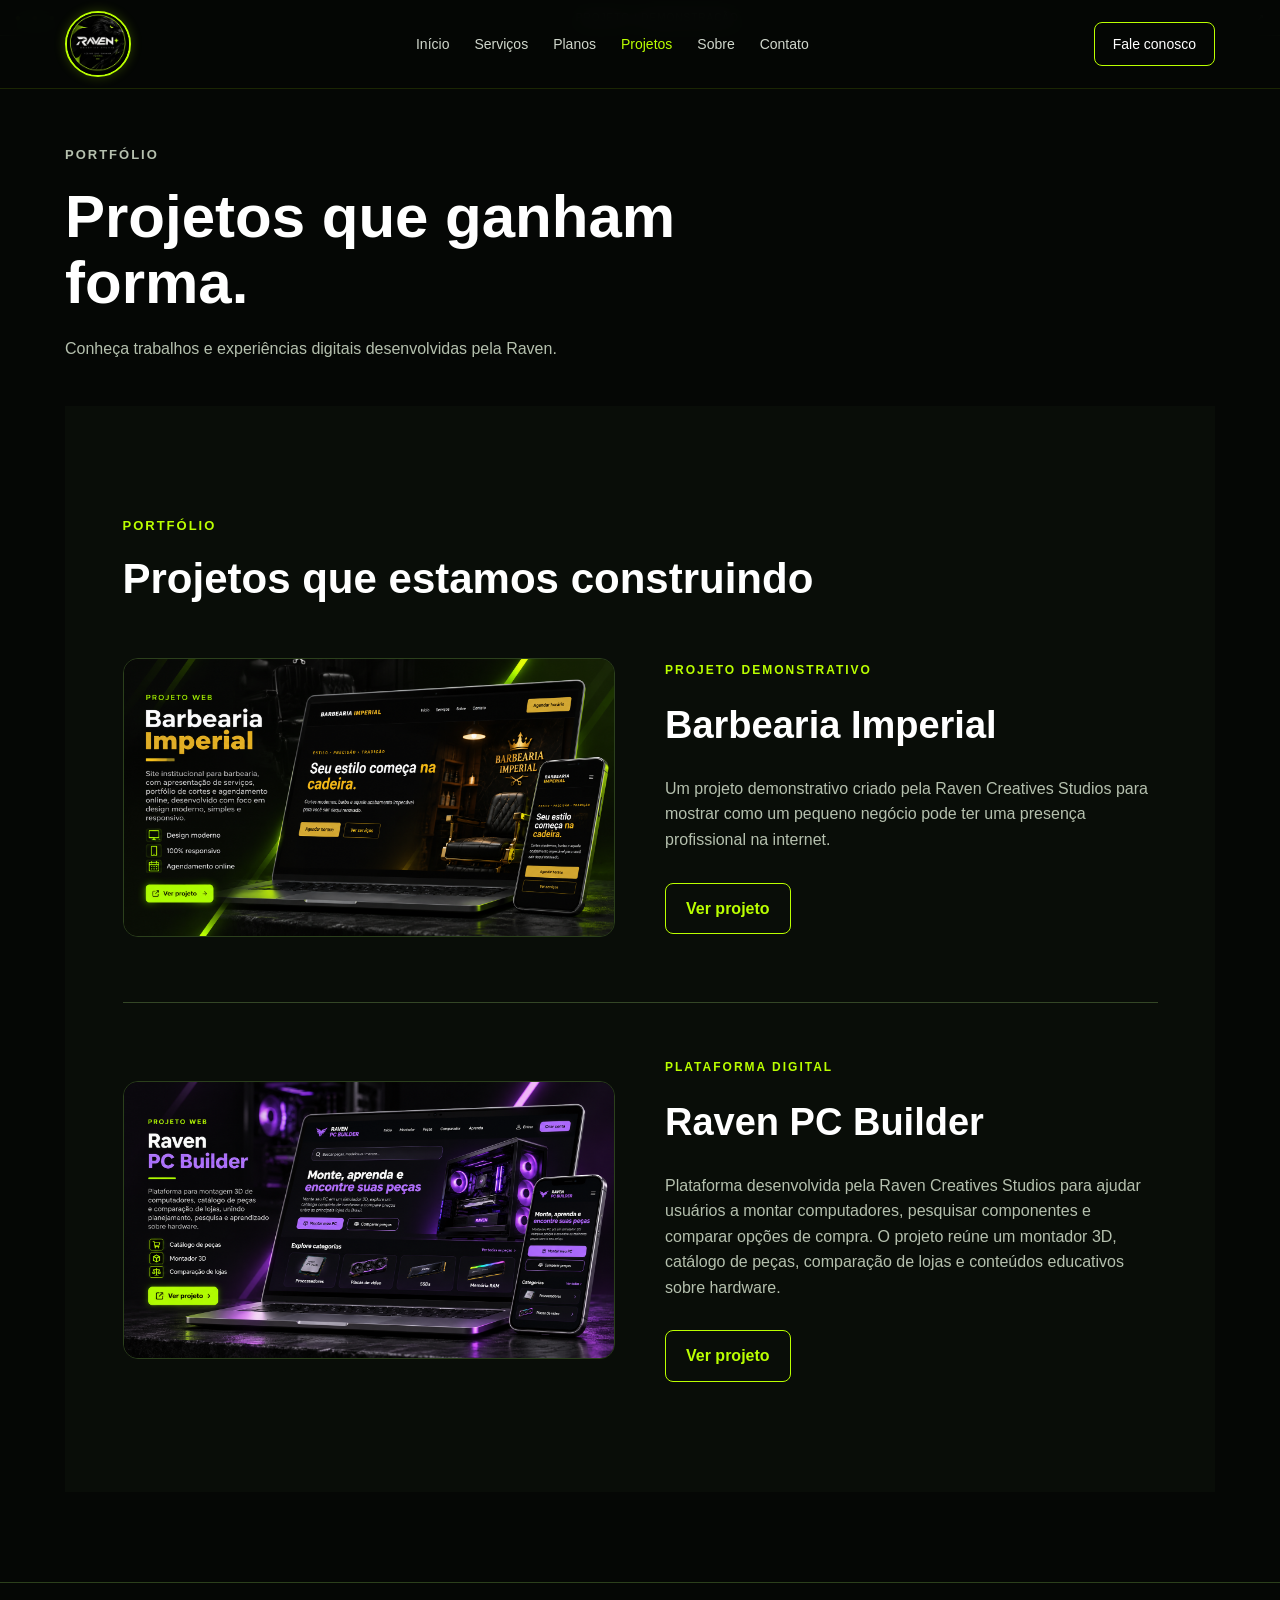
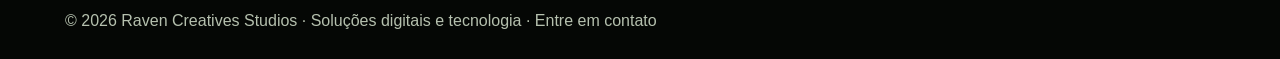
==== commit b5a26ff3: "Update projetos.html" ====
--- a/projetos.html
+++ b/projetos.html
@@ -1,35 +1,243 @@
-<!doctype html><html lang="pt-BR"><head><meta charset="utf-8"><meta name="viewport" content="width=device-width,initial-scale=1"><meta name="description" content="Portfólio da Raven"><meta name="theme-color" content="#080b08"><title>Projetos | Raven Creatives Studios</title><link rel="stylesheet" href="style.css"></head><body><header class="header"><div class="container nav"><a class="logo" href="index.html"><img class="logo-img" src="ogo-raven.jpeg" alt="Logo Raven Creatives Studios"></a><button id="menuToggle" class="menu-toggle" aria-controls="menuMobile" aria-expanded="false" aria-label="Abrir menu">☰</button><nav id="menuMobile"><a href="index.html">Início</a><a href="servicos.html">Serviços</a><a href="planos.html">Planos</a><a href="projetos.html">Projetos</a><a href="sobre.html">Sobre</a><a href="contato.html">Contato</a></nav><a class="nav-button" href="contato.html">Fale conosco</a></div></header><main class="r3-page"><div class="container"><div class="r3-intro"><p class="tag">PORTFÓLIO</p><h1>Projetos que ganham forma.</h1><p>Conheça trabalhos e experiências digitais desenvolvidas pela Raven.</p></div><section class="section projects-section" id="projetos">
-<div class="container">
-<div class="section-title">
-<p class="tag">
-                        PORTFÓLIO
-                    </p>
-<h2>
-                        Projetos que estamos construindo
-                    </h2>
-</div>
-<div class="project">
-<div class="project-image"><div class="r41-project-chrome"><span>● ● ●</span><span>PROJETO / DEMONSTRAÇÃO</span><span>↗</span></div>
-<img alt="Apresentação do projeto Barbearia Imperial" class="project-preview" loading="lazy" src="barbearia-imperial.png"/>
-</div>
-<div class="project-info">
-<p class="project-category">
-                            PROJETO DEMONSTRATIVO
-                        </p>
-<h3>
-                            Barbearia Imperial
-                        </h3>
-<p>
-                            Um projeto demonstrativo criado pela
-                            Raven Creatives Studios
-                          para mostrar como
-                            um pequeno negócio pode ter uma presença
-                            profissional na internet.
-                        </p>
-<a class="btn btn-outline" href="https://ecadu285-afk.github.io/Barbearia-Imperial/" rel="noopener noreferrer" target="_blank">
-  Ver projeto
-</a>
-</div>
-</div>
-</div>
-</section></div></main><footer class="r3-footer"><div class="container">© Raven Creatives Studios · Soluções digitais e tecnologia · <a href="contato.html">Entre em contato</a></div></footer><script src="paginas.js" defer></script></body></html>+
+<!DOCTYPE html>
+<html lang="pt-BR">
+
+<head>
+  <meta charset="UTF-8">
+  <meta name="viewport" content="width=device-width, initial-scale=1.0">
+
+  <meta name="description" content="Conheça os projetos desenvolvidos pela Raven Creatives Studios.">
+  <meta name="theme-color" content="#080b08">
+
+  <title>Projetos | Raven Creatives Studios</title>
+
+  <link rel="stylesheet" href="style.css">
+
+  <style>
+    /* Ajustes exclusivos da página de projetos */
+
+    .projects-section .project {
+      min-width: 0;
+    }
+
+    .projects-section .project + .project {
+      margin-top: 65px;
+      padding-top: 55px;
+      border-top: 1px solid #344626;
+    }
+
+    .projects-section .project-image {
+      min-width: 0;
+      overflow: hidden;
+    }
+
+    .projects-section .project-image a {
+      display: block;
+      width: 100%;
+    }
+
+    .projects-section .project-preview {
+      display: block;
+      width: 100%;
+      height: auto;
+      border-radius: 12px;
+    }
+
+    .projects-section .project-info {
+      min-width: 0;
+    }
+
+    @media (max-width: 850px) {
+      .projects-section .project {
+        display: grid;
+        grid-template-columns: 1fr;
+        gap: 25px;
+      }
+
+      .projects-section .project-image {
+        min-height: 0;
+      }
+
+      .projects-section .project + .project {
+        margin-top: 45px;
+        padding-top: 40px;
+      }
+    }
+  </style>
+</head>
+
+<body>
+
+  <!-- MENU -->
+  <header class="header">
+    <div class="container nav">
+
+      <a class="logo" href="index.html">
+        <img
+          class="logo-img"
+          src="ogo-raven.jpeg"
+          alt="Logo Raven Creatives Studios">
+      </a>
+
+      <button
+        id="menuToggle"
+        class="menu-toggle"
+        aria-controls="menuMobile"
+        aria-expanded="false"
+        aria-label="Abrir menu">
+        ☰
+      </button>
+
+      <nav id="menuMobile">
+        <a href="index.html">Início</a>
+        <a href="servicos.html">Serviços</a>
+        <a href="planos.html">Planos</a>
+        <a href="projetos.html">Projetos</a>
+        <a href="sobre.html">Sobre</a>
+        <a href="contato.html">Contato</a>
+      </nav>
+
+      <a class="nav-button" href="contato.html">
+        Fale conosco
+      </a>
+
+    </div>
+  </header>
+
+  <main class="r3-page">
+    <div class="container">
+
+      <div class="r3-intro">
+        <p class="tag">PORTFÓLIO</p>
+        <h1>Projetos que ganham forma.</h1>
+        <p>
+          Conheça trabalhos e experiências digitais
+          desenvolvidas pela Raven.
+        </p>
+      </div>
+
+      <!-- PORTFÓLIO -->
+      <section class="section projects-section" id="projetos">
+        <div class="container">
+
+          <div class="section-title">
+            <p class="tag">PORTFÓLIO</p>
+            <h2>Projetos que estamos construindo</h2>
+          </div>
+
+          <!-- PROJETO 01: BARBEARIA IMPERIAL -->
+          <div class="project">
+
+            <div class="project-image">
+              <div class="r41-project-chrome">
+                <span>● ● ●</span>
+                <span>PROJETO / DEMONSTRAÇÃO</span>
+                <span>↗</span>
+              </div>
+
+              <img
+                src="barbearia-imperial.png"
+                alt="Mockup do site Barbearia Imperial"
+                class="project-preview"
+                loading="lazy">
+            </div>
+
+            <div class="project-info">
+
+              <p class="project-category">
+                PROJETO DEMONSTRATIVO
+              </p>
+
+              <h3>Barbearia Imperial</h3>
+
+              <p>
+                Um projeto demonstrativo criado pela
+                Raven Creatives Studios para mostrar
+                como um pequeno negócio pode ter uma
+                presença profissional na internet.
+              </p>
+
+              <a
+                href="https://ecadu285-afk.github.io/Barbearia-Imperial/"
+                target="_blank"
+                rel="noopener noreferrer"
+                class="btn btn-outline">
+                Ver projeto
+              </a>
+
+            </div>
+          </div>
+
+          <!-- PROJETO 02: RAVEN PC BUILDER -->
+          <div class="project" id="portfolio-pc-builder">
+
+            <div class="project-image">
+
+              <a
+                href="https://ecadu285-afk.github.io/raven-pc-builder/inicio.html"
+                target="_blank"
+                rel="noopener noreferrer"
+                aria-label="Conhecer Raven PC Builder">
+
+                <img
+                  src="pc-builder-mockup.png"
+                  alt="Mockup da Raven PC Builder em notebook e celular"
+                  class="project-preview"
+                  loading="lazy">
+
+              </a>
+
+            </div>
+
+            <div class="project-info">
+
+              <p class="project-category">
+                PLATAFORMA DIGITAL
+              </p>
+
+              <h3>Raven PC Builder</h3>
+
+              <p>
+                Plataforma desenvolvida pela Raven
+                Creatives Studios para ajudar usuários
+                a montar computadores, pesquisar
+                componentes e comparar opções de compra.
+
+                O projeto reúne um montador 3D,
+                catálogo de peças, comparação de lojas
+                e conteúdos educativos sobre hardware.
+              </p>
+
+              <a
+                href="https://ecadu285-afk.github.io/raven-pc-builder/inicio.html"
+                target="_blank"
+                rel="noopener noreferrer"
+                class="btn btn-outline">
+                Ver projeto
+              </a>
+
+            </div>
+          </div>
+
+        </div>
+      </section>
+
+    </div>
+  </main>
+
+  <!-- RODAPÉ -->
+  <footer class="r3-footer">
+    <div class="container">
+      © 2026 Raven Creatives Studios
+      · Soluções digitais e tecnologia ·
+
+      <a href="contato.html">
+        Entre em contato
+      </a>
+    </div>
+  </footer>
+
+  <script src="paginas.js" defer></script>
+
+</body>
+</html>
